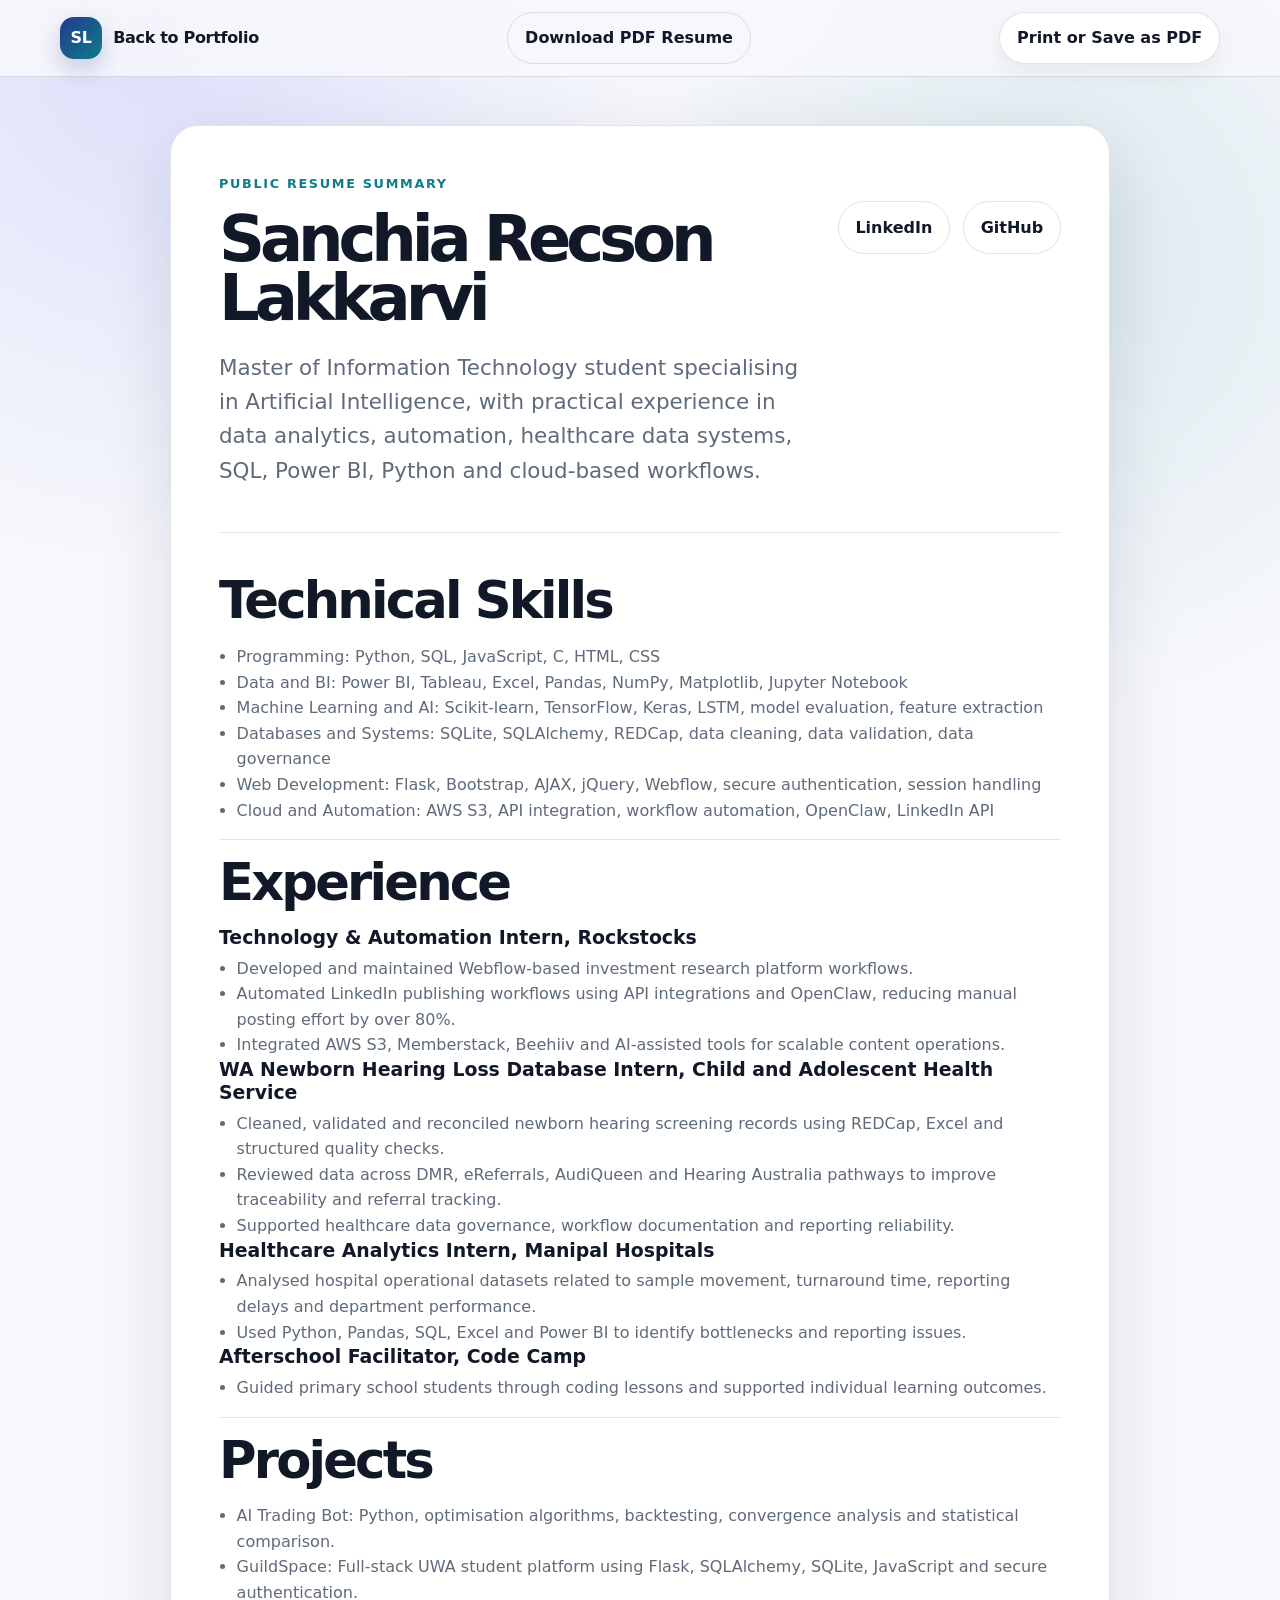
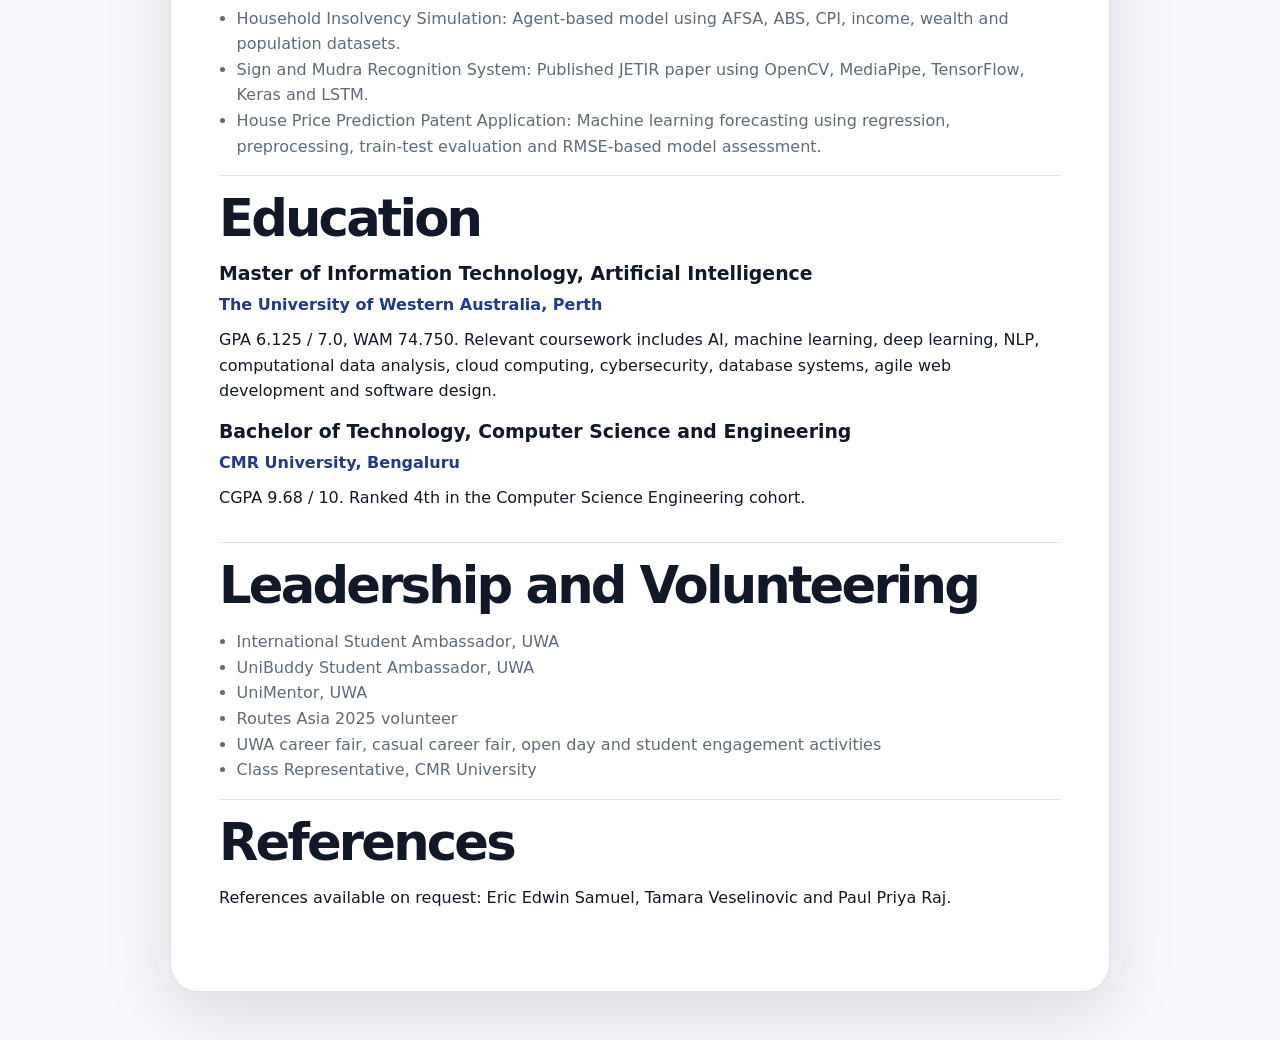
==== resume.html @ d682b625 "Add professional portfolio website Uploaded portfolio website files with resume, projects, coursewor" ====
<!doctype html>
<html lang="en">
<head>
  <meta charset="utf-8">
  <meta name="viewport" content="width=device-width, initial-scale=1">
  <title>Public Resume | Sanchia Recson Lakkarvi</title>
  <meta name="description" content="Public-safe resume summary for Sanchia Recson Lakkarvi, focused on AI, data analytics, automation, healthcare data and software projects.">
  <link rel="stylesheet" href="assets/css/style.css">
</head>
<body class="resume-page">
  <header class="site-header">
    <div class="container nav-wrap">
      <a class="brand" href="index.html"><span class="brand-mark">SL</span><span>Back to Portfolio</span></a>
      <a class="btn ghost" href="assets/docs/Sanchia_Recson_Lakkarvi_Public_Resume.pdf" target="_blank" rel="noopener">Download PDF Resume</a>
      <button class="btn print-btn" onclick="window.print()" type="button">Print or Save as PDF</button>
    </div>
  </header>

  <main class="container">
    <article class="resume-sheet">
      <div class="resume-top">
        <div>
          <p class="eyebrow">Public resume summary</p>
          <h1>Sanchia Recson Lakkarvi</h1>
          <p class="hero-lead">Master of Information Technology student specialising in Artificial Intelligence, with practical experience in data analytics, automation, healthcare data systems, SQL, Power BI, Python and cloud-based workflows.</p>
        </div>
        <div class="hero-actions">
          <a class="btn ghost" href="https://www.linkedin.com/in/sanchialakkarvi/" target="_blank" rel="noopener">LinkedIn</a>
          <a class="btn ghost" href="https://github.com/SanchiaLakkarvi" target="_blank" rel="noopener">GitHub</a>
        </div>
      </div>

      <section class="resume-section">
        <h2>Technical Skills</h2>
        <ul class="resume-list">
          <li>Programming: Python, SQL, JavaScript, C, HTML, CSS</li>
          <li>Data and BI: Power BI, Tableau, Excel, Pandas, NumPy, Matplotlib, Jupyter Notebook</li>
          <li>Machine Learning and AI: Scikit-learn, TensorFlow, Keras, LSTM, model evaluation, feature extraction</li>
          <li>Databases and Systems: SQLite, SQLAlchemy, REDCap, data cleaning, data validation, data governance</li>
          <li>Web Development: Flask, Bootstrap, AJAX, jQuery, Webflow, secure authentication, session handling</li>
          <li>Cloud and Automation: AWS S3, API integration, workflow automation, OpenClaw, LinkedIn API</li>
        </ul>
      </section>

      <section class="resume-section">
        <h2>Experience</h2>
        <h3>Technology & Automation Intern, Rockstocks</h3>
        <ul class="resume-list">
          <li>Developed and maintained Webflow-based investment research platform workflows.</li>
          <li>Automated LinkedIn publishing workflows using API integrations and OpenClaw, reducing manual posting effort by over 80%.</li>
          <li>Integrated AWS S3, Memberstack, Beehiiv and AI-assisted tools for scalable content operations.</li>
        </ul>
        <h3>WA Newborn Hearing Loss Database Intern, Child and Adolescent Health Service</h3>
        <ul class="resume-list">
          <li>Cleaned, validated and reconciled newborn hearing screening records using REDCap, Excel and structured quality checks.</li>
          <li>Reviewed data across DMR, eReferrals, AudiQueen and Hearing Australia pathways to improve traceability and referral tracking.</li>
          <li>Supported healthcare data governance, workflow documentation and reporting reliability.</li>
        </ul>
        <h3>Healthcare Analytics Intern, Manipal Hospitals</h3>
        <ul class="resume-list">
          <li>Analysed hospital operational datasets related to sample movement, turnaround time, reporting delays and department performance.</li>
          <li>Used Python, Pandas, SQL, Excel and Power BI to identify bottlenecks and reporting issues.</li>
        </ul>
        <h3>Afterschool Facilitator, Code Camp</h3>
        <ul class="resume-list">
          <li>Guided primary school students through coding lessons and supported individual learning outcomes.</li>
        </ul>
      </section>

      <section class="resume-section">
        <h2>Projects</h2>
        <ul class="resume-list">
          <li>AI Trading Bot: Python, optimisation algorithms, backtesting, convergence analysis and statistical comparison.</li>
          <li>GuildSpace: Full-stack UWA student platform using Flask, SQLAlchemy, SQLite, JavaScript and secure authentication.</li>
          <li>Household Insolvency Simulation: Agent-based model using AFSA, ABS, CPI, income, wealth and population datasets.</li>
          <li>Sign and Mudra Recognition System: Published JETIR paper using OpenCV, MediaPipe, TensorFlow, Keras and LSTM.</li>
          <li>House Price Prediction Patent Application: Machine learning forecasting using regression, preprocessing, train-test evaluation and RMSE-based model assessment.</li>
        </ul>
      </section>

      <section class="resume-section">
        <h2>Education</h2>
        <h3>Master of Information Technology, Artificial Intelligence</h3>
        <p class="org">The University of Western Australia, Perth</p>
        <p>GPA 6.125 / 7.0, WAM 74.750. Relevant coursework includes AI, machine learning, deep learning, NLP, computational data analysis, cloud computing, cybersecurity, database systems, agile web development and software design.</p>
        <h3>Bachelor of Technology, Computer Science and Engineering</h3>
        <p class="org">CMR University, Bengaluru</p>
        <p>CGPA 9.68 / 10. Ranked 4th in the Computer Science Engineering cohort.</p>
      </section>

      <section class="resume-section">
        <h2>Leadership and Volunteering</h2>
        <ul class="resume-list">
          <li>International Student Ambassador, UWA</li>
          <li>UniBuddy Student Ambassador, UWA</li>
          <li>UniMentor, UWA</li>
          <li>Routes Asia 2025 volunteer</li>
          <li>UWA career fair, casual career fair, open day and student engagement activities</li>
          <li>Class Representative, CMR University</li>
        </ul>
      </section>

      <section class="resume-section">
        <h2>References</h2>
        <p>References available on request: Eric Edwin Samuel, Tamara Veselinovic and Paul Priya Raj.</p>
      </section>
    </article>
  </main>
</body>
</html>
---- assets/css/style.css ----
:root {
  --bg: #f7f8fc;
  --surface: #ffffff;
  --surface-2: #eef2ff;
  --text: #111827;
  --muted: #5f6b7a;
  --line: rgba(17, 24, 39, 0.12);
  --primary: #233a8b;
  --primary-2: #5d6df3;
  --accent: #0f7c8a;
  --shadow: 0 22px 70px rgba(17, 24, 39, 0.12);
  --radius-xl: 30px;
  --radius: 18px;
  --container: 1160px;
}

[data-theme="dark"] {
  --bg: #080d19;
  --surface: #111827;
  --surface-2: #172036;
  --text: #f8fafc;
  --muted: #b8c2d1;
  --line: rgba(248, 250, 252, 0.14);
  --primary: #8da2ff;
  --primary-2: #b6c5ff;
  --accent: #5dd3df;
  --shadow: 0 22px 70px rgba(0, 0, 0, 0.4);
}

* { box-sizing: border-box; }
html { scroll-behavior: smooth; }
body {
  margin: 0;
  font-family: Inter, ui-sans-serif, system-ui, -apple-system, BlinkMacSystemFont, "Segoe UI", sans-serif;
  color: var(--text);
  background:
    radial-gradient(circle at 12% 2%, rgba(93, 109, 243, 0.17), transparent 32rem),
    radial-gradient(circle at 82% 10%, rgba(15, 124, 138, 0.12), transparent 28rem),
    var(--bg);
  line-height: 1.6;
}

a { color: inherit; text-decoration: none; }
img { max-width: 100%; display: block; }
button, input, textarea { font: inherit; }

.skip-link {
  position: absolute;
  left: 1rem;
  top: -5rem;
  background: var(--surface);
  color: var(--text);
  padding: .75rem 1rem;
  border-radius: 999px;
  z-index: 1000;
}
.skip-link:focus { top: 1rem; }

.container {
  width: min(var(--container), calc(100% - 2rem));
  margin: 0 auto;
}

.site-header {
  position: sticky;
  top: 0;
  z-index: 100;
  backdrop-filter: blur(18px);
  background: color-mix(in srgb, var(--bg) 88%, transparent);
  border-bottom: 1px solid var(--line);
}
.nav-wrap {
  display: flex;
  justify-content: space-between;
  align-items: center;
  min-height: 76px;
  gap: 1.2rem;
}
.brand {
  display: inline-flex;
  align-items: center;
  gap: .7rem;
  font-weight: 800;
  letter-spacing: -0.02em;
}
.brand-mark {
  width: 42px;
  height: 42px;
  display: grid;
  place-items: center;
  border-radius: 14px;
  color: white;
  background: linear-gradient(135deg, var(--primary), var(--accent));
  box-shadow: 0 10px 24px rgba(35, 58, 139, 0.24);
}
.nav { display: flex; align-items: center; gap: .3rem; }
.nav a, .theme-toggle {
  padding: .62rem .78rem;
  border-radius: 999px;
  color: var(--muted);
  border: 0;
  background: transparent;
  cursor: pointer;
}
.nav a:hover, .theme-toggle:hover { color: var(--text); background: var(--surface-2); }
.nav-toggle {
  display: none;
  width: 44px;
  height: 44px;
  border: 1px solid var(--line);
  border-radius: 14px;
  background: var(--surface);
  cursor: pointer;
}
.nav-toggle span {
  display: block;
  width: 20px;
  height: 2px;
  background: var(--text);
  margin: 5px auto;
  border-radius: 999px;
}

.section-pad { padding: 92px 0; }
.hero { padding-top: 112px; }
.hero-grid {
  display: grid;
  grid-template-columns: minmax(0, 1.25fr) minmax(330px, .75fr);
  gap: 2rem;
  align-items: center;
}
.eyebrow, .section-label {
  margin: 0 0 1rem;
  color: var(--accent);
  font-weight: 800;
  text-transform: uppercase;
  font-size: .8rem;
  letter-spacing: .13em;
}
h1, h2, h3, h4, p { margin-top: 0; }
h1 {
  font-size: clamp(3rem, 8vw, 6rem);
  line-height: .92;
  letter-spacing: -0.08em;
  margin-bottom: 1.4rem;
}
h2 {
  font-size: clamp(2rem, 4vw, 3.4rem);
  line-height: 1.05;
  letter-spacing: -0.055em;
  margin-bottom: 1rem;
}
h3 { font-size: 1.18rem; line-height: 1.2; margin-bottom: .45rem; }
h4 { margin-bottom: .4rem; }
.hero-lead {
  font-size: clamp(1.08rem, 2vw, 1.34rem);
  color: var(--muted);
  max-width: 760px;
}
.hero-actions { display: flex; flex-wrap: wrap; gap: .8rem; margin-top: 1.7rem; }
.hero-actions.center { justify-content: center; }
.btn {
  display: inline-flex;
  justify-content: center;
  align-items: center;
  min-height: 46px;
  padding: .78rem 1.05rem;
  border-radius: 999px;
  border: 1px solid var(--line);
  background: var(--surface);
  font-weight: 800;
  color: var(--text);
  box-shadow: 0 10px 24px rgba(17, 24, 39, 0.06);
}
.btn:hover { transform: translateY(-2px); box-shadow: var(--shadow); }
.btn.primary {
  color: white;
  background: linear-gradient(135deg, var(--primary), var(--primary-2));
  border-color: transparent;
}
.btn.ghost { background: transparent; box-shadow: none; }
.metric-strip {
  display: grid;
  grid-template-columns: repeat(4, minmax(0, 1fr));
  gap: .8rem;
  margin-top: 2.1rem;
}
.metric-strip div {
  background: color-mix(in srgb, var(--surface) 78%, transparent);
  border: 1px solid var(--line);
  border-radius: 18px;
  padding: 1rem;
}
.metric-strip strong { display: block; font-size: 1.6rem; line-height: 1; }
.metric-strip span { display: block; margin-top: .35rem; color: var(--muted); font-size: .88rem; }
.hero-card {
  background: linear-gradient(180deg, color-mix(in srgb, var(--surface) 96%, transparent), color-mix(in srgb, var(--surface-2) 55%, transparent));
  border: 1px solid var(--line);
  border-radius: var(--radius-xl);
  padding: 1rem;
  box-shadow: var(--shadow);
}
.profile-frame {
  aspect-ratio: 1/1.08;
  border-radius: 26px;
  overflow: hidden;
  background: var(--surface-2);
}
.profile-frame img { width: 100%; height: 100%; object-fit: cover; object-position: center top; }
.hero-card-body { padding: 1.2rem .4rem .4rem; }
.hero-card-body h2 { font-size: 1.35rem; letter-spacing: -0.03em; }
.hero-card-body p { color: var(--muted); }
.availability {
  display: inline-flex;
  padding: .5rem .75rem;
  border-radius: 999px;
  background: var(--surface-2);
  color: var(--primary);
  font-weight: 800;
  font-size: .9rem;
}

.role-strip { border-block: 1px solid var(--line); background: var(--surface); overflow: hidden; }
.role-marquee {
  display: flex;
  gap: .7rem;
  flex-wrap: wrap;
  padding: 1rem 0;
}
.role-marquee span, .tags span {
  display: inline-flex;
  align-items: center;
  border: 1px solid var(--line);
  background: var(--surface-2);
  border-radius: 999px;
  padding: .42rem .7rem;
  font-size: .86rem;
  color: var(--text);
}

.split {
  display: grid;
  grid-template-columns: .8fr 1.2fr;
  gap: 3rem;
}
.prose { color: var(--muted); font-size: 1.05rem; }
.prose.narrow { max-width: 640px; }
.focus-grid {
  display: grid;
  grid-template-columns: repeat(2, minmax(0, 1fr));
  gap: 1rem;
  margin-top: 1.4rem;
}
.focus-card, .skill-card, .reference-card, .recognition-card, .edu-card, .course-panel, .dashboard-card, .timeline-card, .project-card, .contact-card {
  border: 1px solid var(--line);
  background: color-mix(in srgb, var(--surface) 96%, transparent);
  border-radius: var(--radius);
}
.focus-card { padding: 1.1rem; }
.focus-card p { margin: 0; color: var(--muted); }
.alt { background: color-mix(in srgb, var(--surface) 54%, transparent); }
.section-head { max-width: 760px; margin-bottom: 2rem; }
.row-head { max-width: none; display: flex; justify-content: space-between; gap: 1.5rem; align-items: end; }
.timeline { display: grid; gap: 1rem; }
.timeline-item {
  display: grid;
  grid-template-columns: 160px 1fr;
  gap: 1.2rem;
}
.time { color: var(--muted); font-weight: 800; padding-top: 1.2rem; }
.timeline-card { padding: 1.25rem; position: relative; overflow: hidden; }
.timeline-card:before {
  content: "";
  position: absolute;
  inset: 0 auto 0 0;
  width: 5px;
  background: linear-gradient(var(--primary), var(--accent));
  opacity: .65;
}
.feature-border { box-shadow: var(--shadow); }
.org { color: var(--primary); font-weight: 800; margin-bottom: .6rem; }
.timeline-card p:not(.org), .project-card p, .recognition-card p, .edu-card p, .course-panel p, .dashboard-note p { color: var(--muted); }
.tags { display: flex; flex-wrap: wrap; gap: .48rem; margin-top: .9rem; }
.text-link, .card-link {
  display: inline-flex;
  margin-top: .95rem;
  color: var(--primary);
  font-weight: 900;
  border-bottom: 2px solid color-mix(in srgb, var(--primary) 45%, transparent);
}
.text-link:hover, .card-link:hover { color: var(--accent); }
.filters { display: flex; gap: .5rem; flex-wrap: wrap; }
.filter-btn {
  border: 1px solid var(--line);
  background: var(--surface);
  color: var(--muted);
  padding: .62rem .8rem;
  border-radius: 999px;
  cursor: pointer;
  font-weight: 800;
}
.filter-btn.active, .filter-btn:hover { color: white; background: var(--primary); }
.project-grid {
  display: grid;
  grid-template-columns: repeat(3, minmax(0, 1fr));
  gap: 1rem;
}
.project-card { padding: 1.2rem; display: flex; flex-direction: column; min-height: 360px; }
.project-card.hidden { display: none; }
.project-top {
  display: flex;
  justify-content: space-between;
  gap: 1rem;
  color: var(--accent);
  font-size: .78rem;
  font-weight: 900;
  text-transform: uppercase;
  letter-spacing: .08em;
  margin-bottom: 1rem;
}
.project-card .card-link { margin-top: auto; padding-top: 1rem; }
.analytics-grid {
  display: grid;
  grid-template-columns: .85fr 1.15fr;
  gap: 2rem;
  align-items: center;
}
.analytics-list { display: grid; gap: .8rem; margin-top: 1.4rem; }
.analytics-list div {
  display: grid;
  gap: .2rem;
  padding: 1rem;
  border: 1px solid var(--line);
  border-radius: var(--radius);
  background: var(--surface);
}
.analytics-list strong { color: var(--text); }
.analytics-list span { color: var(--muted); }
.dashboard-card { overflow: hidden; box-shadow: var(--shadow); }
.dashboard-card img { width: 100%; }
.dashboard-note { padding: 1rem; }
.skills-layout {
  display: grid;
  grid-template-columns: repeat(3, minmax(0, 1fr));
  gap: 1rem;
}
.skill-card { padding: 1.15rem; }
.skill-card p { color: var(--muted); margin-bottom: 0; }
.education-grid {
  display: grid;
  grid-template-columns: .95fr 1.05fr;
  gap: 1.4rem;
}
.edu-card { padding: 1.2rem; margin-top: 1rem; }
.course-panel { padding: 1.4rem; }
.course-groups { display: grid; gap: 1rem; }
.course-groups div {
  padding: 1rem;
  background: var(--surface-2);
  border-radius: var(--radius);
}
.course-groups p { margin: 0; color: var(--muted); }
.recognition-grid {
  display: grid;
  grid-template-columns: 1.4fr 1fr 1fr;
  gap: 1rem;
}
.recognition-card { padding: 1.2rem; }
.main-recognition { grid-row: span 2; background: linear-gradient(145deg, color-mix(in srgb, var(--primary) 13%, var(--surface)), var(--surface)); }
.gallery {
  display: grid;
  grid-template-columns: repeat(6, minmax(0, 1fr));
  gap: .75rem;
  margin-top: 1.4rem;
}
.gallery-item {
  position: relative;
  border: 0;
  background: transparent;
  border-radius: var(--radius);
  padding: 0;
  cursor: zoom-in;
  overflow: hidden;
  aspect-ratio: 1;
}
.gallery-item img { width: 100%; height: 100%; object-fit: cover; transition: transform .35s ease; }
.gallery-item:hover img { transform: scale(1.06); }
.gallery-item span {
  position: absolute;
  inset: auto .55rem .55rem .55rem;
  color: #fff;
  background: rgba(0,0,0,.56);
  border-radius: 999px;
  padding: .36rem .6rem;
  font-size: .76rem;
  font-weight: 800;
}
.linkedin-grid {
  display: grid;
  grid-template-columns: repeat(2, minmax(0, 1fr));
  gap: 1rem;
  align-items: start;
}
.embed-wrap {
  border: 1px solid var(--line);
  background: var(--surface);
  border-radius: var(--radius-xl);
  padding: .8rem;
  overflow: auto;
  max-height: 720px;
  box-shadow: var(--shadow);
}
.embed-wrap iframe { max-width: 100%; width: 100%; border-radius: 16px; }
.embed-wrap.tall { max-height: 720px; }
.reference-grid {
  display: grid;
  grid-template-columns: repeat(3, minmax(0, 1fr));
  gap: 1rem;
}
.reference-card { padding: 1.2rem; }
.reference-card p { margin-bottom: 0; color: var(--muted); }
.contact-section { padding-top: 40px; }
.contact-card {
  text-align: center;
  padding: clamp(2rem, 5vw, 4rem);
  background:
    radial-gradient(circle at 20% 0%, rgba(93,109,243,.2), transparent 22rem),
    radial-gradient(circle at 80% 100%, rgba(15,124,138,.15), transparent 22rem),
    var(--surface);
  box-shadow: var(--shadow);
}
.contact-card p { color: var(--muted); }
.site-footer { padding: 2rem 0; border-top: 1px solid var(--line); color: var(--muted); }
.footer-grid { display: flex; justify-content: space-between; gap: 1rem; }
.footer-grid p { margin: 0; }
.footer-grid a { font-weight: 900; color: var(--primary); }
.lightbox {
  position: fixed;
  inset: 0;
  background: rgba(0,0,0,.82);
  z-index: 1000;
  display: none;
  place-items: center;
  padding: 2rem;
}
.lightbox.open { display: grid; }
.lightbox img {
  max-height: 86vh;
  max-width: min(1100px, 96vw);
  border-radius: 18px;
  box-shadow: 0 20px 80px rgba(0,0,0,.55);
}
.lightbox-close {
  position: fixed;
  top: 1rem;
  right: 1rem;
  border: 1px solid rgba(255,255,255,.3);
  background: rgba(255,255,255,.12);
  color: #fff;
  padding: .7rem 1rem;
  border-radius: 999px;
  cursor: pointer;
  font-weight: 800;
}


/* Detailed coursework roadmap */
.course-summary {
  border: 1px solid var(--line);
  border-radius: var(--radius-xl);
  padding: 1.4rem;
  background:
    radial-gradient(circle at 0% 0%, color-mix(in srgb, var(--primary) 14%, transparent), transparent 18rem),
    var(--surface);
  box-shadow: var(--shadow);
}
.course-summary p { color: var(--muted); margin: 1rem 0 0; }
.learning-pills {
  display: flex;
  flex-wrap: wrap;
  gap: .55rem;
  margin-top: .9rem;
}
.learning-pills span {
  border: 1px solid var(--line);
  border-radius: 999px;
  padding: .45rem .7rem;
  background: var(--surface-2);
  color: var(--text);
  font-size: .86rem;
  font-weight: 800;
}
.coursework-block { margin-top: 2.4rem; }
.semester-roadmap { display: grid; gap: 1.1rem; }
.semester-card {
  position: relative;
  border: 1px solid var(--line);
  border-radius: var(--radius-xl);
  background: color-mix(in srgb, var(--surface) 96%, transparent);
  padding: clamp(1rem, 2.4vw, 1.5rem);
  overflow: hidden;
}
.semester-card:before {
  content: "";
  position: absolute;
  inset: 0 auto 0 0;
  width: 7px;
  background: linear-gradient(180deg, var(--primary), var(--accent));
  opacity: .76;
}
.highlight-semester {
  box-shadow: var(--shadow);
  background: linear-gradient(145deg, color-mix(in srgb, var(--primary) 10%, var(--surface)), var(--surface));
}
.future-semester {
  background: linear-gradient(145deg, color-mix(in srgb, var(--accent) 10%, var(--surface)), var(--surface));
}
.semester-head {
  padding-left: .45rem;
  margin-bottom: 1rem;
}
.semester-head span {
  display: inline-flex;
  border: 1px solid var(--line);
  border-radius: 999px;
  padding: .35rem .6rem;
  background: var(--surface-2);
  color: var(--primary);
  font-size: .78rem;
  font-weight: 900;
  text-transform: uppercase;
  letter-spacing: .08em;
  margin-bottom: .7rem;
}
.semester-head h3 { font-size: 1.35rem; margin-bottom: 0; }
.unit-grid {
  display: grid;
  grid-template-columns: repeat(2, minmax(0, 1fr));
  gap: .9rem;
}
.unit-grid.one-col { grid-template-columns: 1fr; }
.unit-card {
  border: 1px solid var(--line);
  border-radius: var(--radius);
  padding: 1rem;
  background: color-mix(in srgb, var(--surface) 86%, var(--surface-2));
}
.unit-code {
  display: inline-flex;
  margin: 0 0 .55rem;
  color: var(--accent);
  font-weight: 950;
  letter-spacing: .06em;
  text-transform: uppercase;
  font-size: .78rem;
}
.unit-card h4 { font-size: 1.05rem; margin-bottom: .55rem; }
.unit-card p { color: var(--muted); margin-bottom: .7rem; }
.unit-card .unit-project {
  border-left: 3px solid var(--primary);
  padding-left: .75rem;
  color: var(--text);
  background: color-mix(in srgb, var(--surface-2) 58%, transparent);
  border-radius: 0 12px 12px 0;
  padding-top: .55rem;
  padding-bottom: .55rem;
}

.resume-page .site-header { position: static; }
.resume-sheet {
  max-width: 940px;
  margin: 3rem auto;
  background: var(--surface);
  border: 1px solid var(--line);
  border-radius: 28px;
  padding: clamp(1.4rem, 4vw, 3rem);
  box-shadow: var(--shadow);
}
.resume-top {
  display: grid;
  grid-template-columns: 1fr auto;
  gap: 1rem;
  align-items: start;
  border-bottom: 1px solid var(--line);
  padding-bottom: 1.4rem;
  margin-bottom: 1.6rem;
}
.resume-top h1 { font-size: clamp(2.4rem, 5vw, 4.4rem); }
.resume-section { padding: 1rem 0; border-bottom: 1px solid var(--line); }
.resume-section:last-child { border-bottom: 0; }
.resume-list { margin: 0; padding-left: 1.1rem; color: var(--muted); }
.print-btn { margin-top: 0; }

@media (max-width: 980px) {
  .hero-grid, .split, .analytics-grid, .education-grid { grid-template-columns: 1fr; }
  .unit-grid { grid-template-columns: 1fr; }
  .project-grid, .skills-layout { grid-template-columns: repeat(2, minmax(0, 1fr)); }
  .recognition-grid { grid-template-columns: 1fr 1fr; }
  .main-recognition { grid-row: auto; }
  .gallery { grid-template-columns: repeat(3, minmax(0, 1fr)); }
  .metric-strip { grid-template-columns: repeat(2, minmax(0, 1fr)); }
}

@media (max-width: 760px) {
  .nav-toggle { display: block; }
  .nav {
    position: fixed;
    top: 76px;
    left: 1rem;
    right: 1rem;
    display: none;
    flex-direction: column;
    align-items: stretch;
    padding: .7rem;
    background: var(--surface);
    border: 1px solid var(--line);
    border-radius: 22px;
    box-shadow: var(--shadow);
  }
  .nav.open { display: flex; }
  .nav a, .theme-toggle { text-align: left; }
  .section-pad { padding: 64px 0; }
  .hero { padding-top: 72px; }
  .metric-strip, .focus-grid, .project-grid, .skills-layout, .recognition-grid, .linkedin-grid, .reference-grid { grid-template-columns: 1fr; }
  .timeline-item { grid-template-columns: 1fr; gap: .4rem; }
  .time { padding-top: 0; }
  .row-head { display: block; }
  .filters { margin-top: 1rem; }
  .gallery { grid-template-columns: repeat(2, minmax(0, 1fr)); }
  .footer-grid { display: block; }
  .resume-top { grid-template-columns: 1fr; }
}

@media print {
  .site-header, .site-footer, .btn, .print-btn { display: none !important; }
  body { background: white; color: #111827; }
  .resume-sheet { box-shadow: none; border: 0; margin: 0; padding: 0; }
}
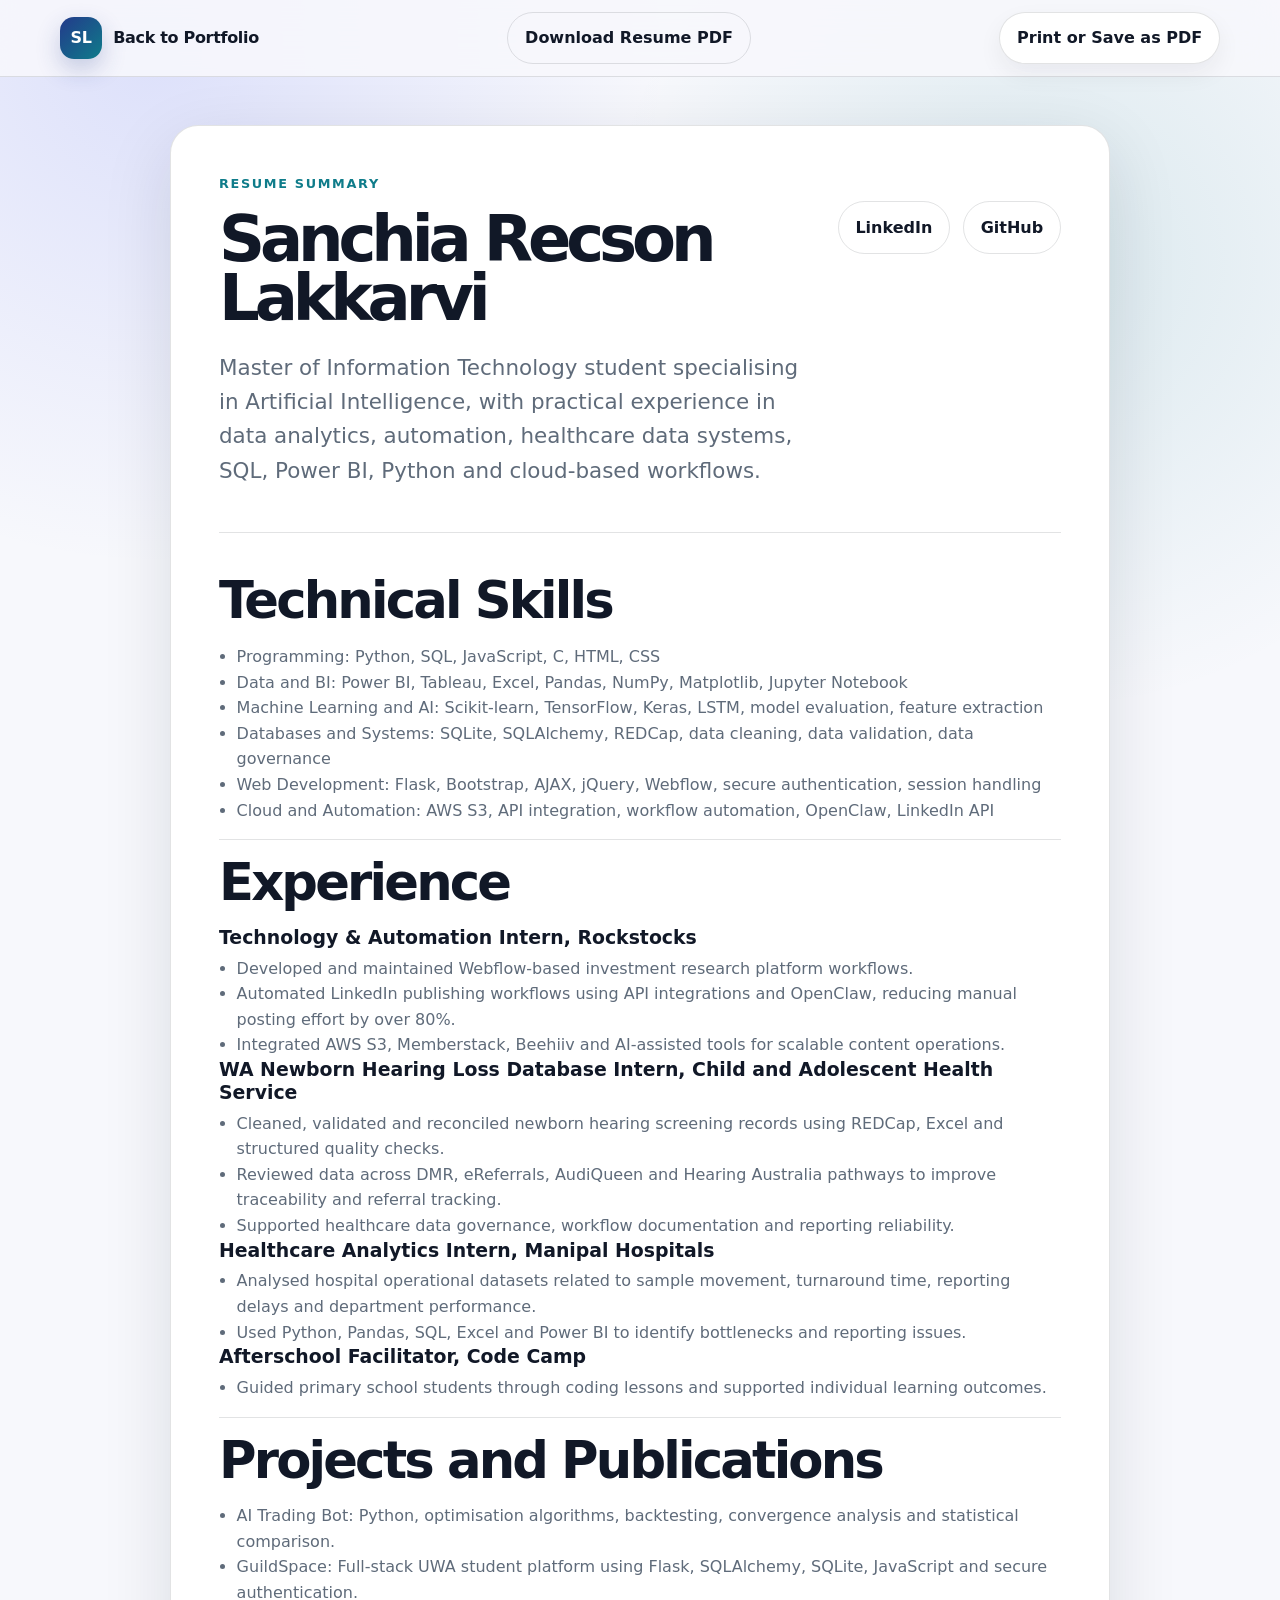
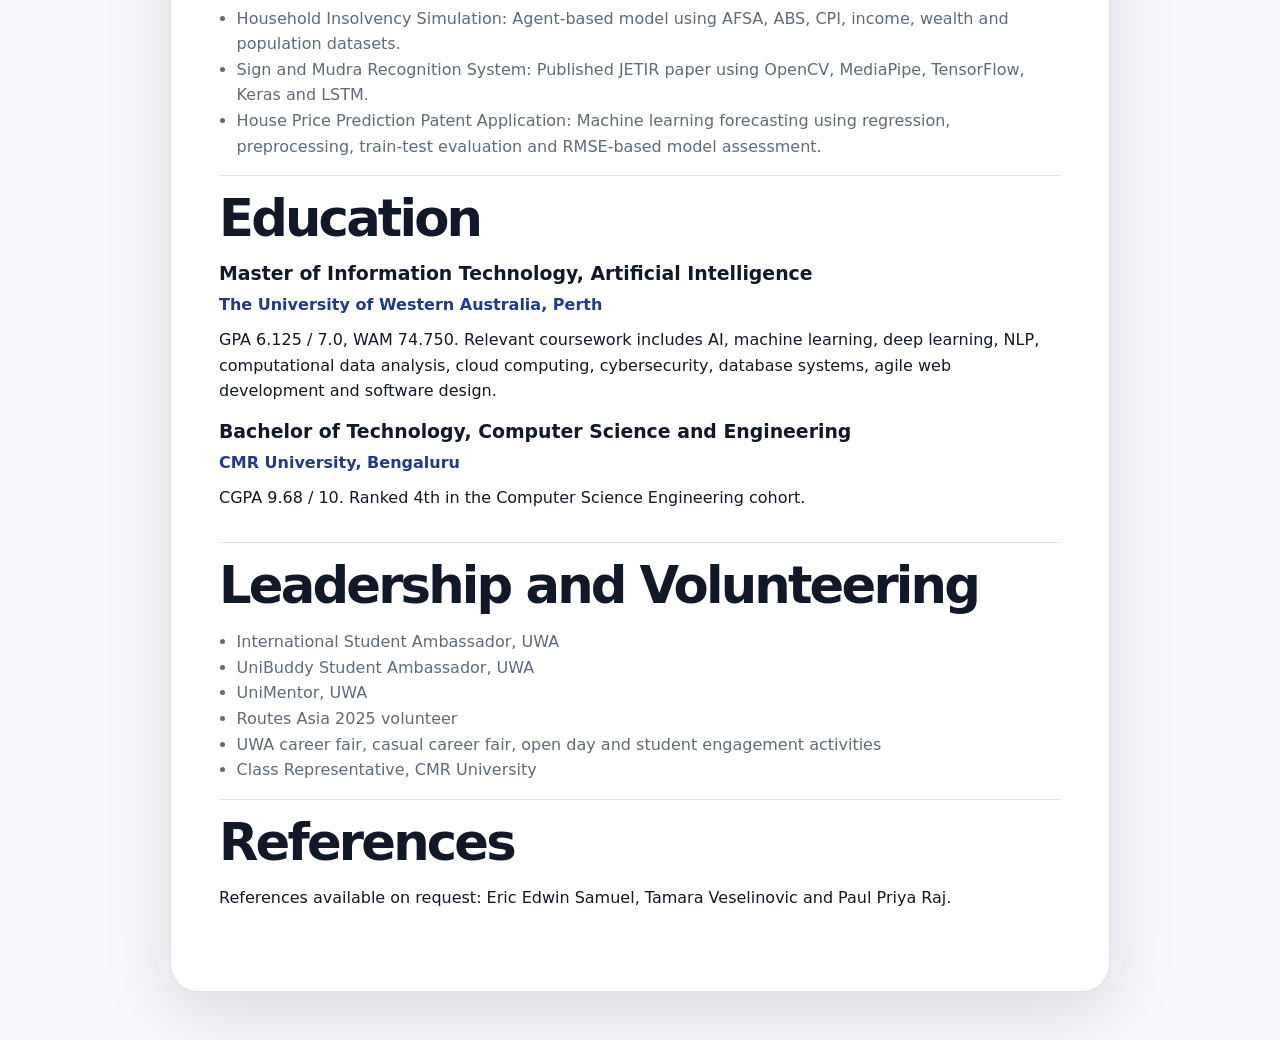
==== commit 45bb5940: "Apply final portfolio updates" ====
--- a/resume.html
+++ b/resume.html
@@ -3,7 +3,7 @@
 <head>
   <meta charset="utf-8">
   <meta name="viewport" content="width=device-width, initial-scale=1">
-  <title>Public Resume | Sanchia Recson Lakkarvi</title>
+  <title>Resume | Sanchia Recson Lakkarvi</title>
   <meta name="description" content="Public-safe resume summary for Sanchia Recson Lakkarvi, focused on AI, data analytics, automation, healthcare data and software projects.">
   <link rel="stylesheet" href="assets/css/style.css">
 </head>
@@ -11,7 +11,7 @@
   <header class="site-header">
     <div class="container nav-wrap">
       <a class="brand" href="index.html"><span class="brand-mark">SL</span><span>Back to Portfolio</span></a>
-      <a class="btn ghost" href="assets/docs/Sanchia_Recson_Lakkarvi_Public_Resume.pdf" target="_blank" rel="noopener">Download PDF Resume</a>
+      <a class="btn ghost" href="assets/docs/Sanchia_Recson_Lakkarvi_Public_Resume.pdf" target="_blank" rel="noopener">Download Resume PDF</a>
       <button class="btn print-btn" onclick="window.print()" type="button">Print or Save as PDF</button>
     </div>
   </header>
@@ -20,7 +20,7 @@
     <article class="resume-sheet">
       <div class="resume-top">
         <div>
-          <p class="eyebrow">Public resume summary</p>
+          <p class="eyebrow">Resume summary</p>
           <h1>Sanchia Recson Lakkarvi</h1>
           <p class="hero-lead">Master of Information Technology student specialising in Artificial Intelligence, with practical experience in data analytics, automation, healthcare data systems, SQL, Power BI, Python and cloud-based workflows.</p>
         </div>
@@ -67,8 +67,8 @@
         </ul>
       </section>
 
-      <section class="resume-section">
-        <h2>Projects</h2>
+      <section class="resume-section projects-section">
+        <h2>Projects and Publications</h2>
         <ul class="resume-list">
           <li>AI Trading Bot: Python, optimisation algorithms, backtesting, convergence analysis and statistical comparison.</li>
           <li>GuildSpace: Full-stack UWA student platform using Flask, SQLAlchemy, SQLite, JavaScript and secure authentication.</li>
--- a/assets/css/style.css
+++ b/assets/css/style.css
@@ -181,7 +181,7 @@
 .btn.ghost { background: transparent; box-shadow: none; }
 .metric-strip {
   display: grid;
-  grid-template-columns: repeat(4, minmax(0, 1fr));
+  grid-template-columns: repeat(3, minmax(0, 1fr));
   gap: .8rem;
   margin-top: 2.1rem;
 }
@@ -206,7 +206,7 @@
   overflow: hidden;
   background: var(--surface-2);
 }
-.profile-frame img { width: 100%; height: 100%; object-fit: cover; object-position: center top; }
+.profile-frame img { width: 100%; height: 100%; object-fit: contain; object-position: center center; background: #fff; }
 .hero-card-body { padding: 1.2rem .4rem .4rem; }
 .hero-card-body h2 { font-size: 1.35rem; letter-spacing: -0.03em; }
 .hero-card-body p { color: var(--muted); }
@@ -366,7 +366,46 @@
   gap: 1rem;
 }
 .recognition-card { padding: 1.2rem; }
-.main-recognition { grid-row: span 2; background: linear-gradient(145deg, color-mix(in srgb, var(--primary) 13%, var(--surface)), var(--surface)); }
+.main-recognition {
+  grid-row: span 2;
+  background:
+    radial-gradient(circle at 20% 12%, color-mix(in srgb, var(--primary) 20%, transparent), transparent 12rem),
+    linear-gradient(145deg, color-mix(in srgb, var(--primary) 13%, var(--surface)), var(--surface));
+  display: flex;
+  flex-direction: column;
+  justify-content: space-between;
+  min-height: 280px;
+}
+.recognition-logo {
+  width: 76px;
+  height: 76px;
+  border-radius: 22px;
+  display: grid;
+  place-items: center;
+  margin-bottom: 1rem;
+  background: linear-gradient(135deg, var(--primary), var(--accent));
+  color: white;
+  font-weight: 950;
+  letter-spacing: .06em;
+  box-shadow: var(--shadow);
+}
+.impact-list {
+  display: grid;
+  gap: .55rem;
+  margin: 1rem 0 .3rem;
+}
+.impact-list span {
+  display: inline-flex;
+  align-items: center;
+  border: 1px solid var(--line);
+  background: color-mix(in srgb, var(--surface) 70%, transparent);
+  border-radius: 999px;
+  padding: .45rem .65rem;
+  color: var(--text);
+  font-weight: 800;
+  font-size: .86rem;
+}
+.projects-section { break-before: page; page-break-before: always; }
 .gallery {
   display: grid;
   grid-template-columns: repeat(6, minmax(0, 1fr));
@@ -636,3 +675,128 @@
   body { background: white; color: #111827; }
   .resume-sheet { box-shadow: none; border: 0; margin: 0; padding: 0; }
 }
+
+/* Recruiter-friendly dashboard preview rendered in HTML/CSS, not as an image */
+.live-dashboard {
+  padding: 1.05rem;
+  background:
+    radial-gradient(circle at 0% 0%, color-mix(in srgb, var(--primary) 14%, transparent), transparent 18rem),
+    linear-gradient(145deg, color-mix(in srgb, var(--surface) 97%, transparent), color-mix(in srgb, var(--surface-2) 65%, transparent));
+}
+.dashboard-topbar {
+  display: flex;
+  justify-content: space-between;
+  gap: 1rem;
+  align-items: start;
+  padding: .3rem .3rem 1rem;
+}
+.dashboard-topbar h3 { margin: .15rem 0 0; font-size: 1.35rem; }
+.mini-label {
+  color: var(--accent);
+  font-weight: 950;
+  text-transform: uppercase;
+  letter-spacing: .12em;
+  font-size: .72rem;
+}
+.status-pill {
+  display: inline-flex;
+  border: 1px solid var(--line);
+  border-radius: 999px;
+  padding: .42rem .62rem;
+  color: var(--primary);
+  background: var(--surface);
+  font-weight: 900;
+  font-size: .78rem;
+  white-space: nowrap;
+}
+.kpi-grid {
+  display: grid;
+  grid-template-columns: repeat(4, minmax(0, 1fr));
+  gap: .65rem;
+}
+.kpi-card {
+  border: 1px solid var(--line);
+  border-radius: 16px;
+  padding: .9rem;
+  background: var(--surface);
+}
+.kpi-card span, .kpi-card small { display: block; color: var(--muted); }
+.kpi-card span { font-weight: 800; font-size: .78rem; }
+.kpi-card strong { display: block; margin: .28rem 0; font-size: 1.7rem; line-height: 1; color: var(--text); }
+.kpi-card small { font-size: .72rem; }
+.viz-grid {
+  display: grid;
+  grid-template-columns: 1fr 1fr;
+  gap: .8rem;
+  margin-top: .8rem;
+}
+.viz-panel {
+  border: 1px solid var(--line);
+  border-radius: 18px;
+  background: var(--surface);
+  padding: 1rem;
+  min-height: 210px;
+}
+.viz-head {
+  display: flex;
+  justify-content: space-between;
+  align-items: center;
+  gap: .8rem;
+  margin-bottom: 1rem;
+}
+.viz-head span { color: var(--muted); font-size: .82rem; font-weight: 800; }
+.bar-chart {
+  height: 118px;
+  display: flex;
+  gap: .75rem;
+  align-items: end;
+  padding: .4rem 0;
+}
+.bar-chart span {
+  flex: 1;
+  min-width: 24px;
+  height: var(--h);
+  border-radius: 10px 10px 4px 4px;
+  background: linear-gradient(180deg, var(--primary-2), var(--primary));
+  box-shadow: 0 10px 22px color-mix(in srgb, var(--primary) 18%, transparent);
+}
+.viz-panel p { margin: .85rem 0 0; color: var(--muted); font-size: .92rem; }
+.flow-list {
+  display: grid;
+  gap: .55rem;
+  margin-top: .6rem;
+}
+.flow-list span {
+  display: flex;
+  align-items: center;
+  justify-content: space-between;
+  border: 1px solid var(--line);
+  border-radius: 999px;
+  padding: .55rem .7rem;
+  background: var(--surface-2);
+  font-weight: 850;
+}
+.flow-list span:after {
+  content: "→";
+  color: var(--accent);
+  font-weight: 950;
+}
+.flow-list span:last-child:after { content: "✓"; }
+.live-dashboard .dashboard-note {
+  margin-top: .8rem;
+  border: 1px solid var(--line);
+  border-radius: 18px;
+  padding: 1rem;
+  background: color-mix(in srgb, var(--surface) 84%, var(--surface-2));
+}
+.live-dashboard .dashboard-note p { margin-bottom: 0; }
+
+@media (max-width: 980px) {
+  .kpi-grid { grid-template-columns: repeat(2, minmax(0, 1fr)); }
+}
+
+@media (max-width: 760px) {
+  .dashboard-topbar { display: block; }
+  .status-pill { margin-top: .7rem; }
+  .kpi-grid, .viz-grid { grid-template-columns: 1fr; }
+}
